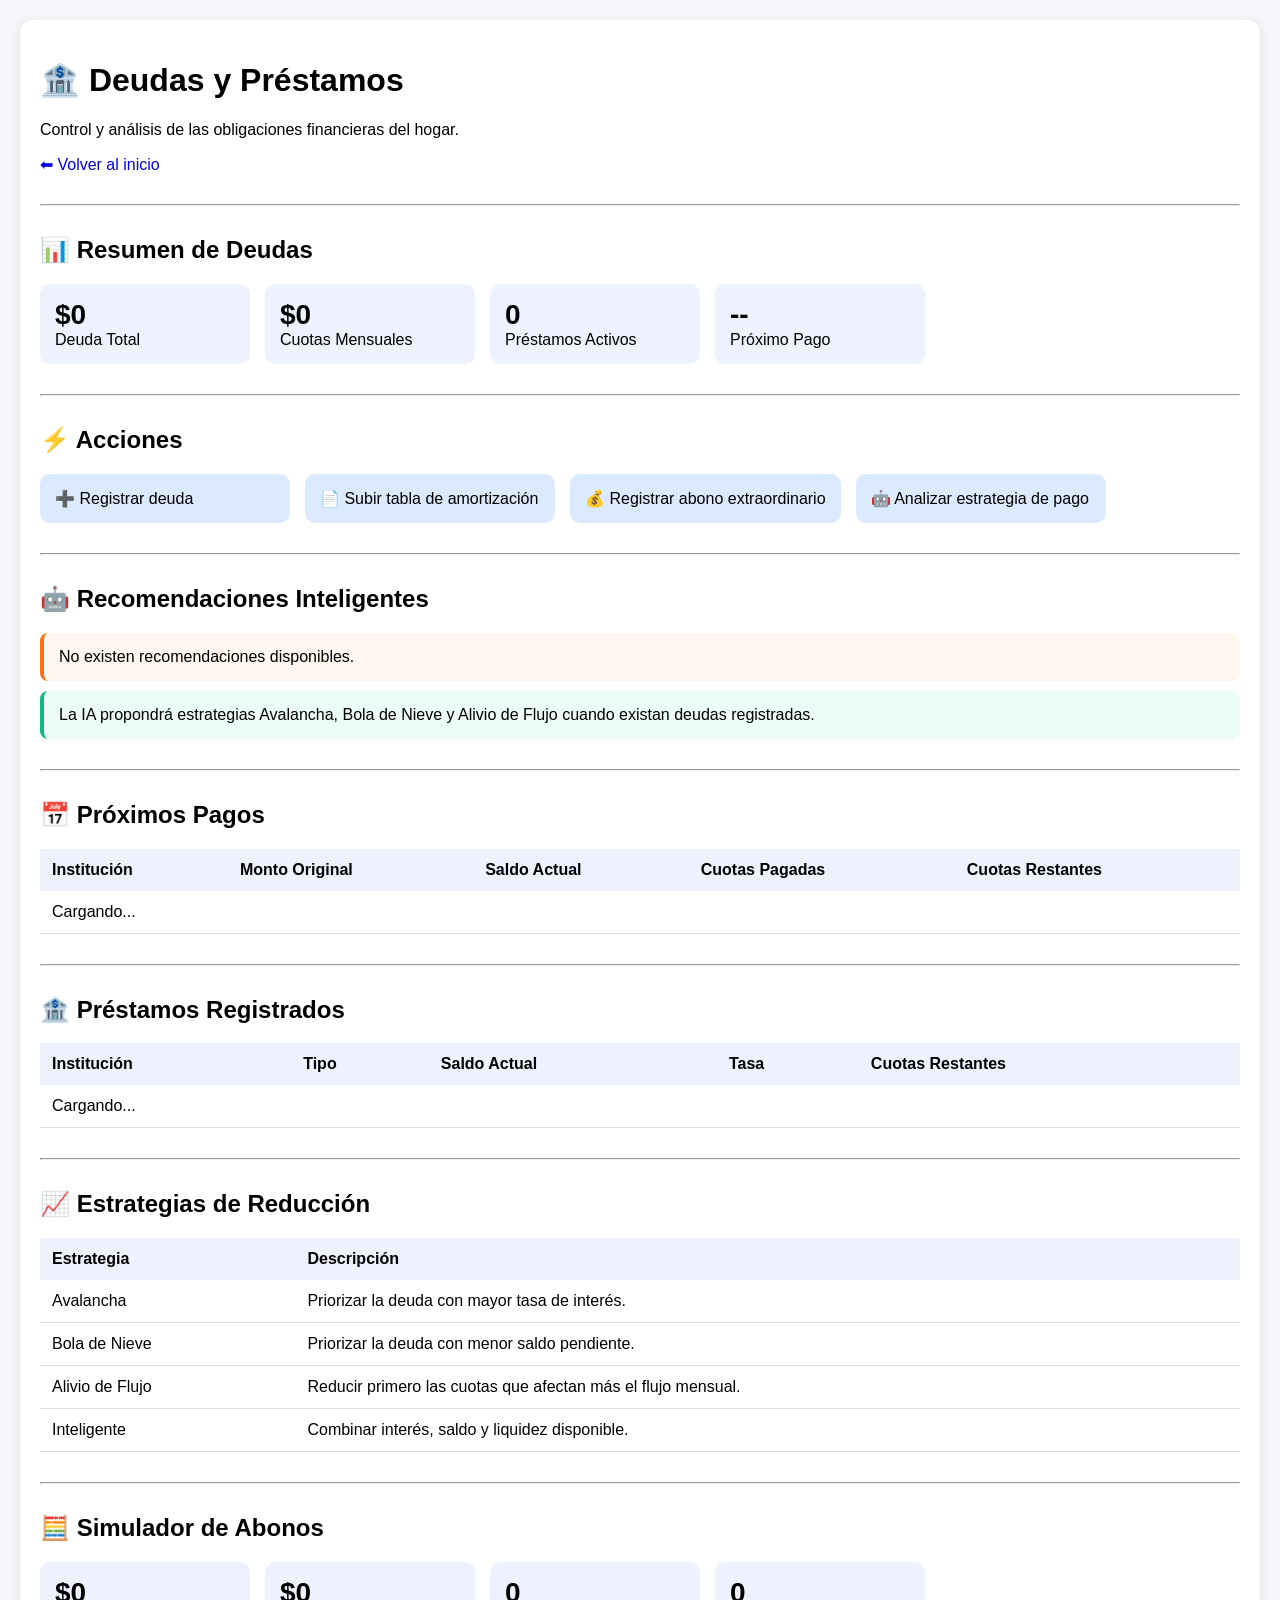
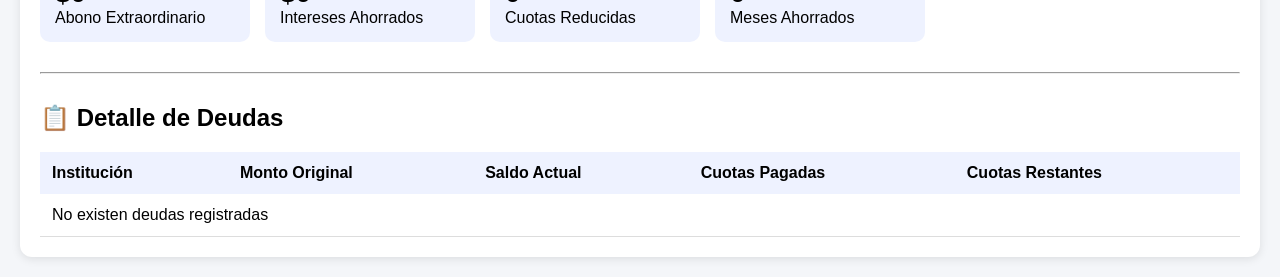
==== deudasypréstamos.html @ 20c6f21f "Update deudasypréstamos.html" ====
<!DOCTYPE html>
<html lang="es">

<head>
<meta charset="UTF-8">
<meta name="viewport" content="width=device-width, initial-scale=1.0">

<title>FINANZA AI - Deudas y Préstamos</title>

<style>

body{
  font-family: Arial, sans-serif;
  background:#f4f6f9;
  margin:0;
  padding:20px;
}

.card{
  background:white;
  border-radius:12px;
  padding:20px;
  max-width:1200px;
  margin:auto;
  box-shadow:0 2px 10px rgba(0,0,0,.1);
}

.stats{
  display:flex;
  gap:15px;
  flex-wrap:wrap;
}

.stat{
  background:#eef2ff;
  padding:15px;
  border-radius:10px;
  min-width:180px;
}

.value{
  font-size:28px;
  font-weight:bold;
}

.action{
  background:#dbeafe;
  padding:15px;
  border-radius:10px;
  min-width:220px;
}

.table{
  width:100%;
  border-collapse:collapse;
  margin-top:15px;
}

.table th{
  background:#eef2ff;
  padding:12px;
  text-align:left;
}

.table td{
  padding:12px;
  border-bottom:1px solid #ddd;
}

.alert{
  background:#fff7ed;
  border-left:4px solid #f97316;
  padding:15px;
  border-radius:8px;
  margin-bottom:10px;
}

.success{
  background:#ecfdf5;
  border-left:4px solid #10b981;
  padding:15px;
  border-radius:8px;
  margin-bottom:10px;
}

a{
  text-decoration:none;
}

hr{
  margin-top:30px;
  margin-bottom:30px;
}

</style>

</head>

<body>

<div class="card">

<h1>🏦 Deudas y Préstamos</h1>

<p>
Control y análisis de las obligaciones financieras del hogar.
</p>

<a href="index.html">
⬅ Volver al inicio
</a>

<hr>

<h2>📊 Resumen de Deudas</h2>

<div class="stats">

<div class="stat">
<div class="value" id="deudaTotal">$0</div>
<div>Deuda Total</div>
</div>

<div class="stat">
<div class="value" id="cuotasMensuales">$0</div>
<div>Cuotas Mensuales</div>
</div>

<div class="stat">
<div class="value" id="prestamosActivos">0</div>
<div>Préstamos Activos</div>
</div>

<div class="stat">
<div class="value" id="proximoPago">--</div>
<div>Próximo Pago</div>
</div>

</div>

<hr>

<h2>⚡ Acciones</h2>

<div class="stats">

<div class="action">
➕ Registrar deuda
</div>

<div class="action">
📄 Subir tabla de amortización
</div>

<div class="action">
💰 Registrar abono extraordinario
</div>

<div class="action">
🤖 Analizar estrategia de pago
</div>

</div>

<hr>

<h2>🤖 Recomendaciones Inteligentes</h2>

<div class="alert">
No existen recomendaciones disponibles.
</div>

<div class="success">
La IA propondrá estrategias Avalancha, Bola de Nieve y Alivio de Flujo cuando existan deudas registradas.
</div>

<hr>

<h2>📅 Próximos Pagos</h2>

<table class="table">

<thead>
<tr>
<th>Institución</th>
<th>Monto Original</th>
<th>Saldo Actual</th>
<th>Cuotas Pagadas</th>
<th>Cuotas Restantes</th>
</tr>
</thead>

<tbody id="tablaDetalle">

<tr>
<td colspan="5">
Cargando...
</td>
</tr>

</tbody>

</table>

<hr>

<h2>🏦 Préstamos Registrados</h2>

<table class="table">

<thead>
<tr>
<th>Institución</th>
<th>Tipo</th>
<th>Saldo Actual</th>
<th>Tasa</th>
<th>Cuotas Restantes</th>
</tr>
</thead>

<tbody id="tablaPrestamos">

<tr>
<td colspan="5">
Cargando...
</td>
</tr>

</tbody>

</table>

<hr>

<h2>📈 Estrategias de Reducción</h2>

<table class="table">

<tr>
<th>Estrategia</th>
<th>Descripción</th>
</tr>

<tr>
<td>Avalancha</td>
<td>Priorizar la deuda con mayor tasa de interés.</td>
</tr>

<tr>
<td>Bola de Nieve</td>
<td>Priorizar la deuda con menor saldo pendiente.</td>
</tr>

<tr>
<td>Alivio de Flujo</td>
<td>Reducir primero las cuotas que afectan más el flujo mensual.</td>
</tr>

<tr>
<td>Inteligente</td>
<td>Combinar interés, saldo y liquidez disponible.</td>
</tr>

</table>

<hr>

<h2>🧮 Simulador de Abonos</h2>

<div class="stats">

<div class="stat">
<div class="value">$0</div>
<div>Abono Extraordinario</div>
</div>

<div class="stat">
<div class="value">$0</div>
<div>Intereses Ahorrados</div>
</div>

<div class="stat">
<div class="value">0</div>
<div>Cuotas Reducidas</div>
</div>

<div class="stat">
<div class="value">0</div>
<div>Meses Ahorrados</div>
</div>

</div>

<hr>

<h2>📋 Detalle de Deudas</h2>

<table class="table">

<tr>
<th>Institución</th>
<th>Monto Original</th>
<th>Saldo Actual</th>
<th>Cuotas Pagadas</th>
<th>Cuotas Restantes</th>
</tr>

<tr>
<td colspan="5">
No existen deudas registradas
</td>
</tr>

</table>

</div>
<script>

async function cargarDeudas() {

  const response =
    await fetch('/api/deudas');

  const deudas =
    await response.json();

  let deudaTotal = 0;
  let cuotasMensuales = 0;

  deudas.forEach(item => {

    deudaTotal +=
      Number(item.saldo_actual || 0);

    cuotasMensuales +=
      Number(item.valor_cuota || 0);

  });

  document.getElementById('deudaTotal').textContent =
    '$' + deudaTotal.toFixed(2);

  document.getElementById('cuotasMensuales').textContent =
    '$' + cuotasMensuales.toFixed(2);

  document.getElementById('prestamosActivos').textContent =
    deudas.length;

  document.getElementById('proximoPago').textContent =
    deudas.length > 0
      ? deudas[0].fecha_proximo_pago
      : '--';

  const tablaPagos =
    document.getElementById('tablaPagos');

  const tablaPrestamos =
    document.getElementById('tablaPrestamos');

  const tablaDetalle =
    document.getElementById('tablaDetalle');

  tablaPagos.innerHTML = '';
  tablaPrestamos.innerHTML = '';
  tablaDetalle.innerHTML = '';

  deudas.forEach(item => {

    tablaPagos.innerHTML += `
      <tr>
        <td>${item.institucion}</td>
        <td>${item.tipo_deuda}</td>
        <td>$${item.valor_cuota}</td>
        <td>${item.fecha_proximo_pago}</td>
      </tr>
    `;

    tablaPrestamos.innerHTML += `
      <tr>
        <td>${item.institucion}</td>
        <td>${item.tipo_deuda}</td>
        <td>$${item.saldo_actual}</td>
        <td>${item.tasa_interes}%</td>
        <td>${item.cuotas_restantes}</td>
      </tr>
    `;

    tablaDetalle.innerHTML += `
      <tr>
        <td>${item.institucion}</td>
        <td>$${item.monto_original}</td>
        <td>$${item.saldo_actual}</td>
        <td>${item.cuotas_pagadas}</td>
        <td>${item.cuotas_restantes}</td>
      </tr>
    `;

  });

}

cargarDeudas();

</script>
</body>
</html>
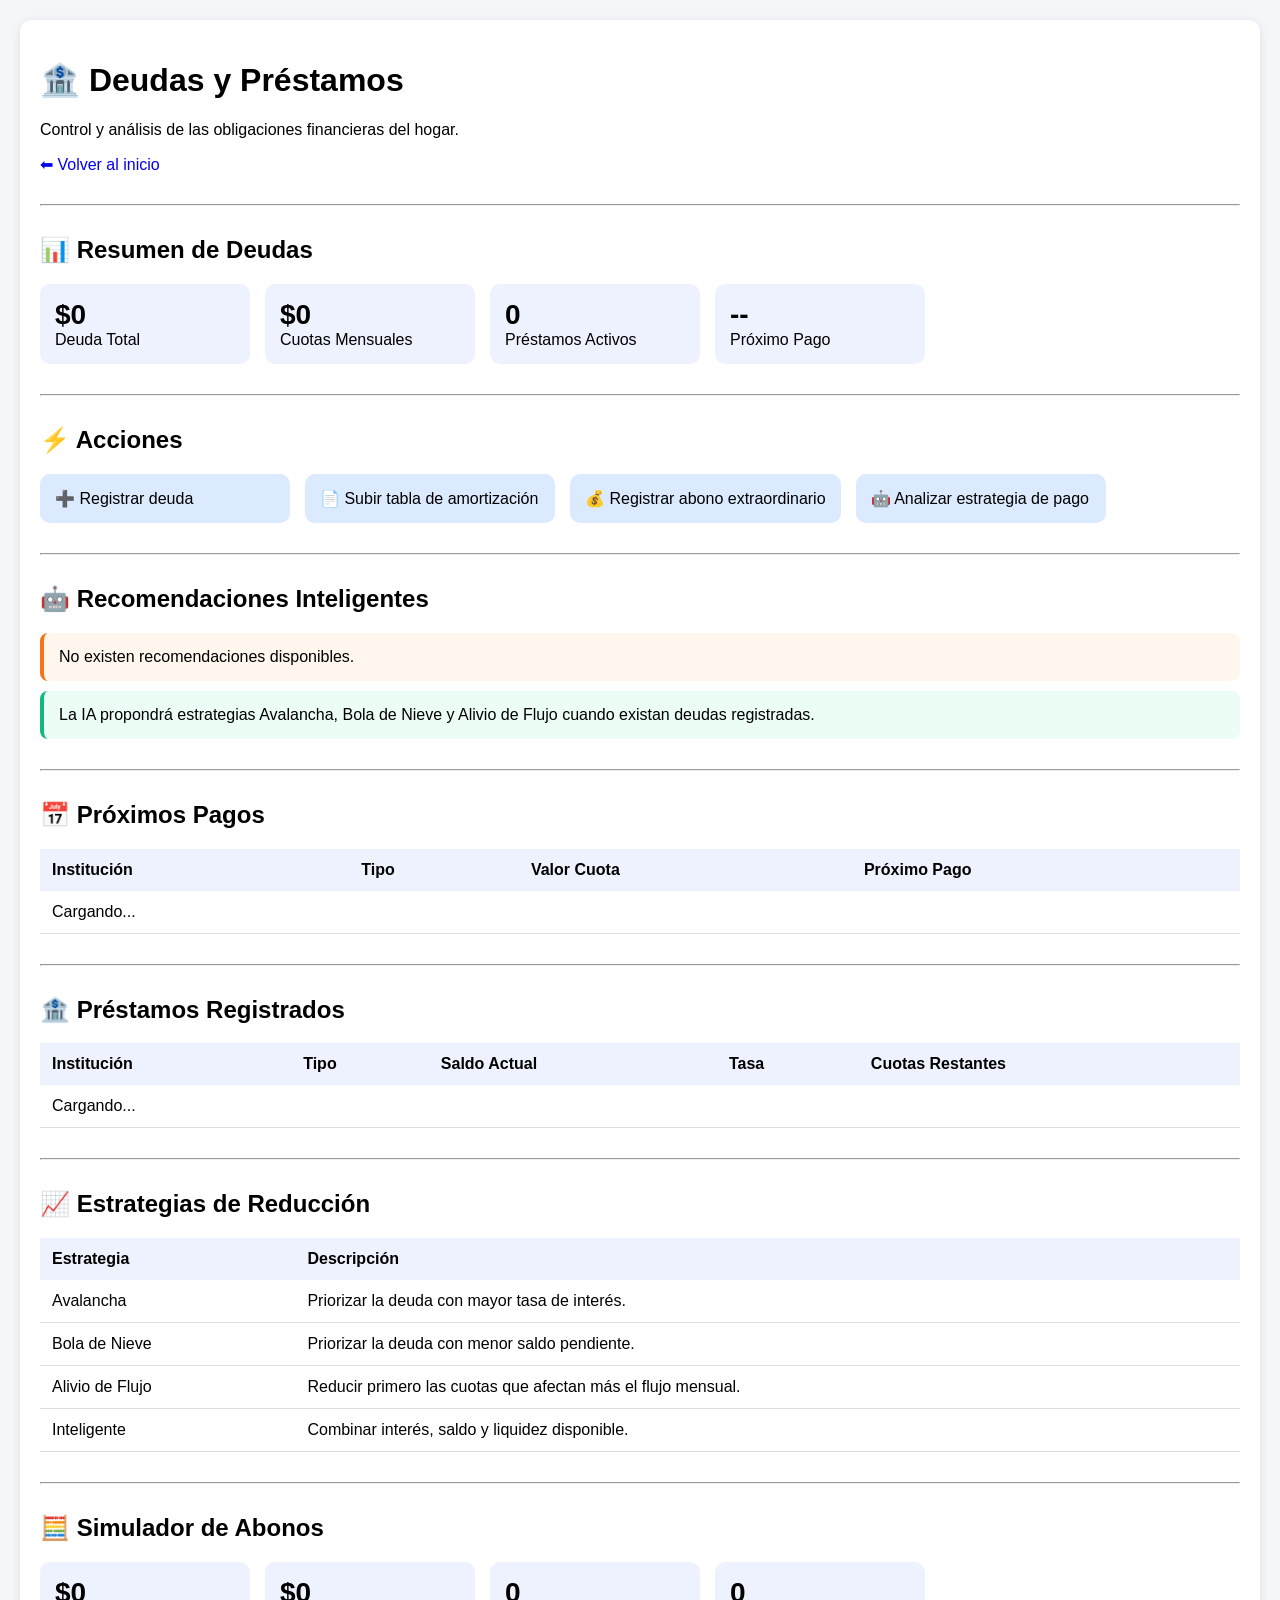
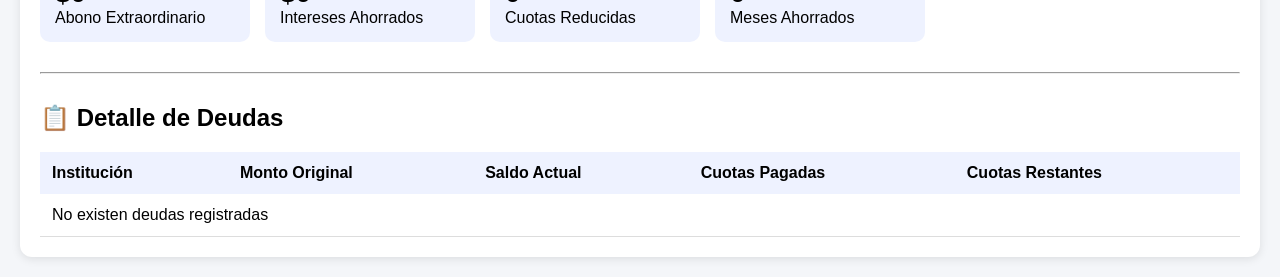
==== commit 9597d445: "Update deudasypréstamos.html" ====
--- a/deudasypréstamos.html
+++ b/deudasypréstamos.html
@@ -183,17 +183,16 @@
 <thead>
 <tr>
 <th>Institución</th>
-<th>Monto Original</th>
-<th>Saldo Actual</th>
-<th>Cuotas Pagadas</th>
-<th>Cuotas Restantes</th>
+<th>Tipo</th>
+<th>Valor Cuota</th>
+<th>Próximo Pago</th>
 </tr>
 </thead>
 
-<tbody id="tablaDetalle">
-
-<tr>
-<td colspan="5">
+<tbody id="tablaPagos">
+
+<tr>
+<td colspan="4">
 Cargando...
 </td>
 </tr>
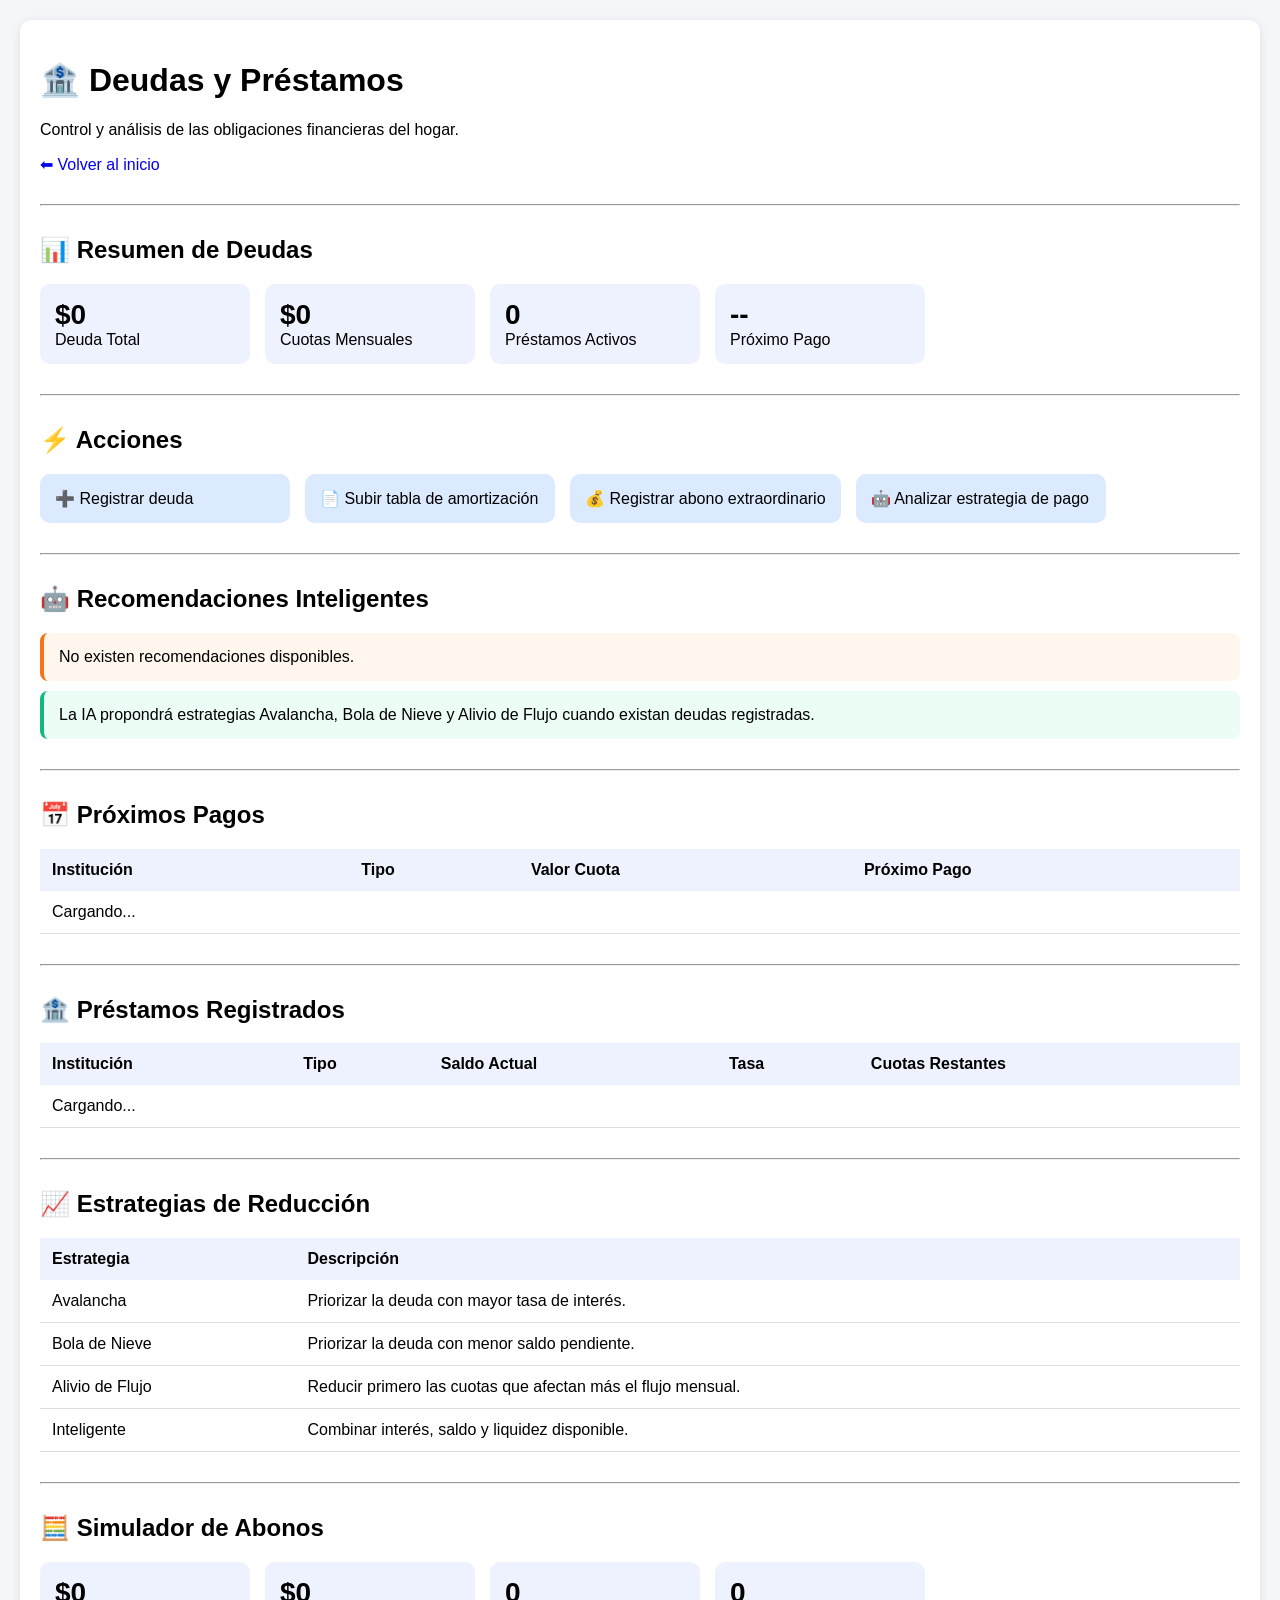
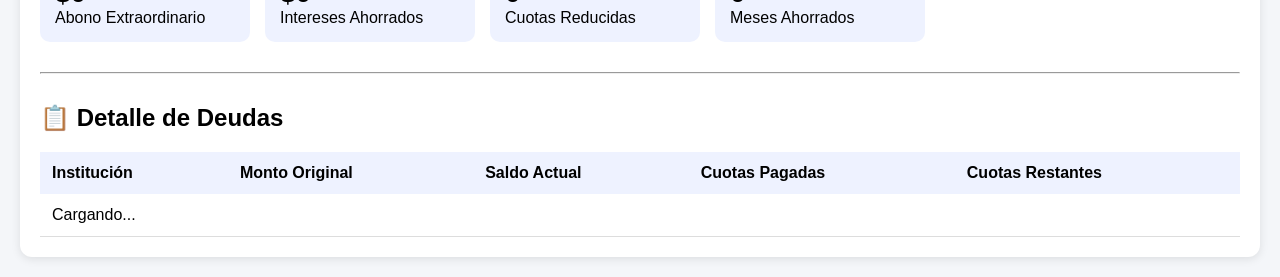
==== commit c28194ca: "Update deudasypréstamos.html" ====
--- a/deudasypréstamos.html
+++ b/deudasypréstamos.html
@@ -229,6 +229,7 @@
 
 </table>
 
+
 <hr>
 
 <h2>📈 Estrategias de Reducción</h2>
@@ -296,6 +297,7 @@
 
 <table class="table">
 
+<thead>
 <tr>
 <th>Institución</th>
 <th>Monto Original</th>
@@ -303,12 +305,17 @@
 <th>Cuotas Pagadas</th>
 <th>Cuotas Restantes</th>
 </tr>
+</thead>
+
+<tbody id="tablaDetalle">
 
 <tr>
 <td colspan="5">
-No existen deudas registradas
+Cargando...
 </td>
 </tr>
+
+</tbody>
 
 </table>
 
@@ -326,6 +333,10 @@
   let deudaTotal = 0;
   let cuotasMensuales = 0;
 
+console.log(deudas);
+console.log(deudas.length);
+console.log(deudas[0]);
+  
   deudas.forEach(item => {
 
     deudaTotal +=
@@ -355,7 +366,7 @@
 
   const tablaPrestamos =
     document.getElementById('tablaPrestamos');
-
+  
   const tablaDetalle =
     document.getElementById('tablaDetalle');
 
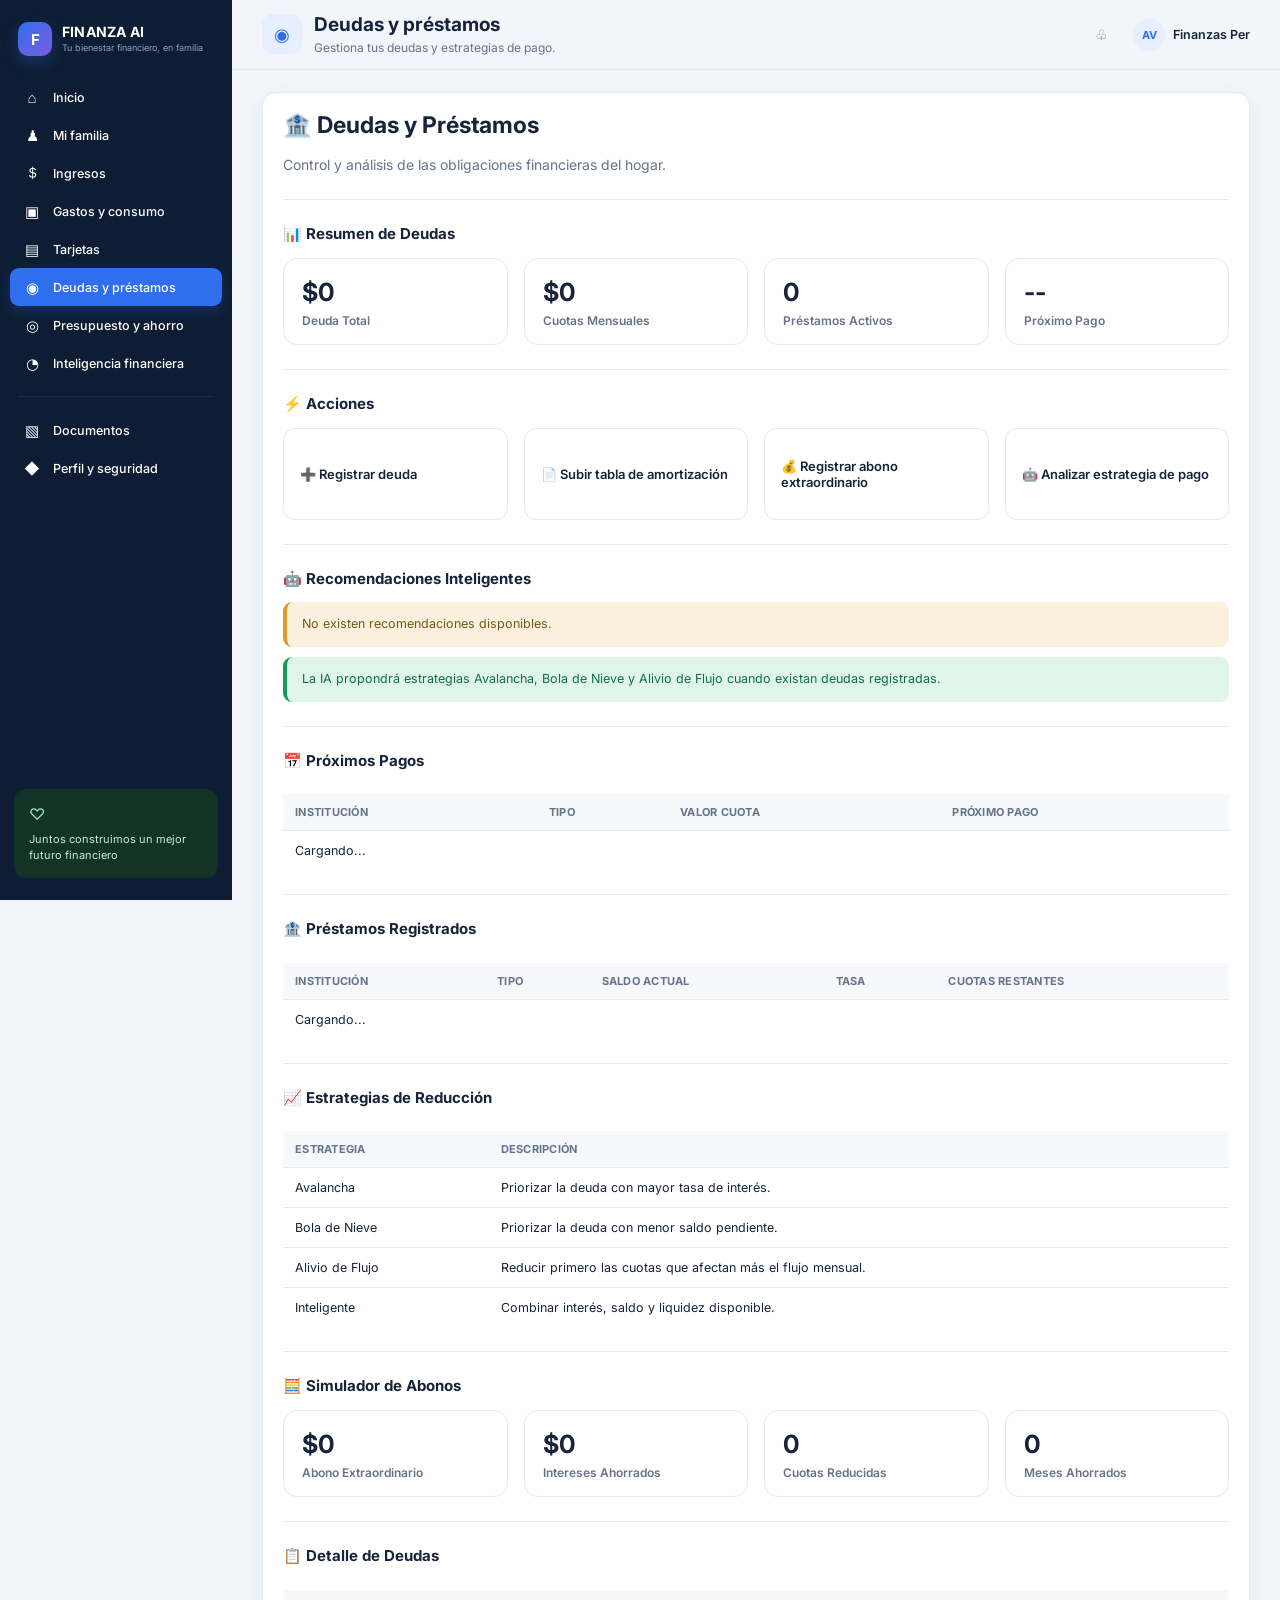
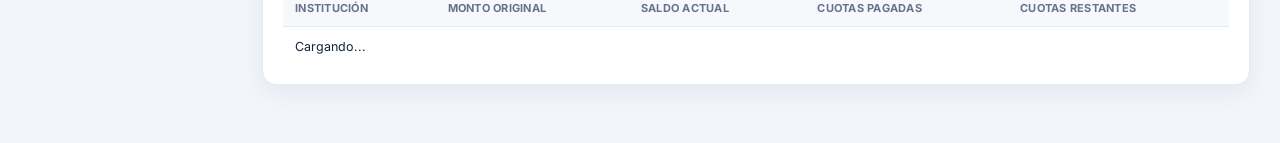
==== commit 2cf1590a: "Update deudasypréstamos.html" ====
--- a/deudasypréstamos.html
+++ b/deudasypréstamos.html
@@ -96,6 +96,8 @@
 
 </head>
 
+<link rel="stylesheet" href="./assets/styles.css">
+
 <body>
 
 <div class="card">
@@ -332,11 +334,7 @@
 
   let deudaTotal = 0;
   let cuotasMensuales = 0;
-
-console.log(deudas);
-console.log(deudas.length);
-console.log(deudas[0]);
-  
+ 
   deudas.forEach(item => {
 
     deudaTotal +=
@@ -412,5 +410,8 @@
 cargarDeudas();
 
 </script>
+
+<script src="./assets/layout.js"></script> 
+  
 </body>
 </html>
--- a/assets/styles.css
+++ b/assets/styles.css
@@ -0,0 +1,846 @@
+@import url("https://fonts.googleapis.com/css2?family=Inter:wght@400;500;600;700&display=swap");
+
+:root{
+  --sidebar-bg:#0e1d33;
+  --sidebar-border:#1e2e47;
+  --sidebar-text:#93a4be;
+  --sidebar-active:#2f6fed;
+
+  --bg:#f2f5fa;
+  --card:#ffffff;
+  --border:#e4eaf2;
+
+  --ink:#17233a;
+  --ink-soft:#66738a;
+
+  --blue:#2f6fed;
+  --blue-soft:#e7effe;
+
+  --green:#149a5b;
+  --green-soft:#dff5e9;
+
+  --red:#e24b5b;
+  --red-soft:#fce7e9;
+
+  --purple:#7c5ce0;
+  --purple-soft:#eee9fc;
+
+  --amber:#db9a2c;
+  --amber-soft:#fbf0dd;
+
+  --shadow:0 8px 24px rgba(23,35,58,.06);
+
+  --sidebar-width:232px;
+  --topbar-height:70px;
+}
+
+*{
+  box-sizing:border-box;
+}
+
+html{
+  scroll-behavior:smooth;
+}
+
+body.finanza-layout{
+  margin:0;
+  padding:0;
+  min-height:100vh;
+  background:var(--bg);
+  color:var(--ink);
+  font-family:"Inter",Arial,sans-serif;
+  font-size:14px;
+}
+
+body.finanza-layout a{
+  color:inherit;
+}
+
+body.finanza-layout button,
+body.finanza-layout input,
+body.finanza-layout select,
+body.finanza-layout textarea{
+  font:inherit;
+}
+
+/* ESTRUCTURA PRINCIPAL */
+
+.app-shell{
+  display:flex;
+  min-height:100vh;
+  background:var(--bg);
+}
+
+.app-sidebar{
+  width:var(--sidebar-width);
+  min-height:100vh;
+  background:var(--sidebar-bg);
+  color:#fff;
+  padding:22px 0;
+  display:flex;
+  flex-direction:column;
+  position:fixed;
+  top:0;
+  left:0;
+  bottom:0;
+  z-index:1000;
+  overflow-y:auto;
+}
+
+.app-main{
+  min-width:0;
+  width:calc(100% - var(--sidebar-width));
+  margin-left:var(--sidebar-width);
+}
+
+.app-topbar{
+  min-height:var(--topbar-height);
+  padding:14px 30px;
+  background:rgba(242,245,250,.94);
+  border-bottom:1px solid var(--border);
+  display:flex;
+  justify-content:space-between;
+  align-items:center;
+  gap:20px;
+  position:sticky;
+  top:0;
+  z-index:900;
+  backdrop-filter:blur(12px);
+}
+
+.app-content{
+  width:100%;
+  max-width:1440px;
+  margin:0 auto;
+  padding:22px 30px 40px;
+}
+
+/* MARCA */
+
+.brand-row{
+  display:flex;
+  align-items:center;
+  gap:10px;
+  padding:0 18px;
+  margin-bottom:22px;
+}
+
+.brand-mark{
+  width:34px;
+  height:34px;
+  flex:0 0 34px;
+  border-radius:10px;
+  display:flex;
+  align-items:center;
+  justify-content:center;
+  background:linear-gradient(135deg,#2f6fed,#7c5ce0);
+  color:#fff;
+  font-size:15px;
+  font-weight:700;
+  box-shadow:0 6px 15px rgba(47,111,237,.28);
+}
+
+.brand-name{
+  color:#fff;
+  font-weight:700;
+  font-size:14px;
+  letter-spacing:.2px;
+}
+
+.brand-tag{
+  margin-top:2px;
+  color:var(--sidebar-text);
+  font-size:9px;
+  line-height:1.35;
+}
+
+/* NAVEGACIÓN */
+
+.sidebar-nav{
+  padding:0 10px;
+}
+
+.nav-section{
+  display:flex;
+  flex-direction:column;
+  gap:2px;
+}
+
+.nav-divider{
+  height:1px;
+  margin:14px 8px;
+  background:var(--sidebar-border);
+}
+
+.nav-item{
+  min-height:38px;
+  display:flex;
+  align-items:center;
+  gap:11px;
+  padding:9px 12px;
+  border-radius:9px;
+  color:var(--sidebar-text);
+  text-decoration:none;
+  font-size:12.5px;
+  font-weight:500;
+  transition:background .2s ease,color .2s ease,transform .2s ease;
+}
+
+.nav-item:hover{
+  background:rgba(255,255,255,.07);
+  color:#fff;
+  transform:translateX(2px);
+}
+
+.nav-item.active{
+  background:var(--sidebar-active);
+  color:#fff;
+  box-shadow:0 5px 14px rgba(47,111,237,.24);
+}
+
+.nav-icon{
+  width:20px;
+  flex:0 0 20px;
+  text-align:center;
+  font-size:15px;
+}
+
+.sidebar-footer{
+  margin:auto 14px 0;
+  padding:14px 15px;
+  border-radius:12px;
+  background:#123326;
+  color:#cfe9de;
+  font-size:11px;
+  line-height:1.45;
+}
+
+.sidebar-footer-icon{
+  display:block;
+  margin-bottom:6px;
+  color:#9fe3c7;
+  font-size:16px;
+}
+
+/* TOPBAR */
+
+.topbar-left{
+  min-width:0;
+  display:flex;
+  align-items:center;
+  gap:12px;
+}
+
+.topbar-icon{
+  width:40px;
+  height:40px;
+  flex:0 0 40px;
+  border-radius:11px;
+  display:flex;
+  align-items:center;
+  justify-content:center;
+  background:var(--blue-soft);
+  color:var(--blue);
+  font-size:18px;
+}
+
+.topbar-copy{
+  min-width:0;
+}
+
+.topbar-title{
+  margin:0;
+  color:var(--ink);
+  font-size:19px;
+  font-weight:700;
+  line-height:1.2;
+}
+
+.topbar-status{
+  margin-top:3px;
+  color:var(--ink-soft);
+  font-size:12px;
+}
+
+.topbar-right{
+  display:flex;
+  align-items:center;
+  gap:14px;
+}
+
+.notification-button{
+  width:36px;
+  height:36px;
+  border:0;
+  border-radius:10px;
+  background:transparent;
+  color:var(--ink-soft);
+  cursor:pointer;
+}
+
+.notification-button:hover{
+  background:var(--blue-soft);
+  color:var(--blue);
+}
+
+.profile-chip{
+  display:flex;
+  align-items:center;
+  gap:8px;
+  color:var(--ink);
+  font-size:12.5px;
+  font-weight:600;
+}
+
+.profile-avatar{
+  width:32px;
+  height:32px;
+  border-radius:50%;
+  background:var(--blue-soft);
+  color:var(--blue);
+  display:flex;
+  align-items:center;
+  justify-content:center;
+  font-size:11px;
+  font-weight:700;
+}
+
+.mobile-menu-button{
+  display:none;
+  width:40px;
+  height:40px;
+  border:1px solid var(--border);
+  border-radius:10px;
+  background:#fff;
+  color:var(--ink);
+  cursor:pointer;
+}
+
+/* CONTENIDO EXISTENTE */
+
+.app-content > .container,
+.app-content > .card{
+  width:100%;
+  max-width:none;
+  margin-left:0;
+  margin-right:0;
+}
+
+.app-content .container{
+  max-width:none;
+  margin:0;
+}
+
+.app-content .card{
+  margin:0 0 18px;
+  padding:18px 20px;
+  border:1px solid var(--border);
+  border-radius:14px;
+  background:var(--card);
+  box-shadow:var(--shadow);
+}
+
+.app-content .card > h1:first-child{
+  margin-top:0;
+}
+
+.app-content h1,
+.app-content h2,
+.app-content h3{
+  color:var(--ink);
+}
+
+.app-content h1{
+  margin:0 0 8px;
+  font-size:23px;
+  line-height:1.25;
+}
+
+.app-content h2{
+  margin:0 0 14px;
+  font-size:15px;
+  line-height:1.3;
+  font-weight:700;
+}
+
+.app-content h3{
+  font-size:14px;
+}
+
+.app-content p{
+  color:var(--ink-soft);
+  line-height:1.55;
+}
+
+.app-content hr{
+  height:1px;
+  margin:24px 0;
+  border:0;
+  background:var(--border);
+}
+
+/* HERO */
+
+.finanza-hero{
+  min-height:138px;
+  margin-bottom:20px;
+  padding:25px 28px;
+  border-radius:16px;
+  background:linear-gradient(120deg,#132a4a,#2a3d63 55%,#715542);
+  color:#fff;
+  display:flex;
+  justify-content:space-between;
+  align-items:center;
+  gap:18px;
+}
+
+.finanza-hero h1,
+.finanza-hero h2,
+.finanza-hero p{
+  color:#fff;
+}
+
+.finanza-hero h1{
+  max-width:460px;
+  font-size:23px;
+}
+
+.finanza-hero p{
+  max-width:520px;
+  margin:8px 0 0;
+  color:#c7d3ea;
+  font-size:13px;
+}
+
+/* INDICADORES */
+
+.stats,
+.stat-row{
+  display:grid;
+  grid-template-columns:repeat(4,minmax(0,1fr));
+  gap:16px;
+}
+
+.stat{
+  min-width:0;
+  padding:16px 18px;
+  border:1px solid var(--border);
+  border-radius:14px;
+  background:var(--card);
+  box-shadow:none;
+}
+
+.stat .value,
+.value{
+  margin-top:3px;
+  color:var(--ink);
+  font-size:25px;
+  font-weight:700;
+  line-height:1.18;
+}
+
+.stat > div:last-child{
+  margin-top:6px;
+  color:var(--ink-soft);
+  font-size:12px;
+  font-weight:600;
+}
+
+.stat.stat-income{
+  border-top:3px solid var(--green);
+}
+
+.stat.stat-income .value{
+  color:var(--green);
+}
+
+.stat.stat-expense{
+  border-top:3px solid var(--red);
+}
+
+.stat.stat-expense .value{
+  color:var(--red);
+}
+
+.stat.stat-debt{
+  border-top:3px solid var(--purple);
+}
+
+.stat.stat-debt .value{
+  color:var(--purple);
+}
+
+.stat.stat-balance{
+  border-top:3px solid var(--blue);
+}
+
+.stat.stat-balance .value{
+  color:var(--blue);
+}
+
+/* PANELES */
+
+.panel{
+  margin-bottom:18px;
+  padding:18px 20px;
+  border:1px solid var(--border);
+  border-radius:14px;
+  background:var(--card);
+}
+
+.panel-title{
+  color:var(--ink);
+  font-size:14.5px;
+  font-weight:700;
+}
+
+.content-grid{
+  display:grid;
+  grid-template-columns:minmax(0,2fr) minmax(280px,1fr);
+  gap:18px;
+}
+
+.content-grid-equal{
+  display:grid;
+  grid-template-columns:repeat(2,minmax(0,1fr));
+  gap:18px;
+}
+
+/* ACCIONES */
+
+.actions-grid,
+.menu{
+  display:grid;
+  grid-template-columns:repeat(4,minmax(0,1fr));
+  gap:12px;
+}
+
+.action,
+.module{
+  min-width:0;
+  min-height:92px;
+  padding:14px 16px;
+  border:1px solid var(--border);
+  border-radius:12px;
+  background:#fff;
+  color:var(--ink);
+  display:flex;
+  flex-direction:column;
+  justify-content:center;
+  gap:7px;
+  font-size:13px;
+  font-weight:600;
+  cursor:pointer;
+  transition:transform .2s ease,border-color .2s ease,box-shadow .2s ease;
+}
+
+.action:hover,
+.module:hover{
+  border-color:#b9cef8;
+  box-shadow:0 8px 18px rgba(47,111,237,.10);
+  transform:translateY(-2px);
+}
+
+.menu a{
+  display:block;
+  color:inherit;
+  text-decoration:none;
+}
+
+/* TABLAS */
+
+.table-wrapper{
+  width:100%;
+  overflow-x:auto;
+}
+
+.table{
+  width:100%;
+  margin-top:10px;
+  border-collapse:collapse;
+  border-spacing:0;
+  background:#fff;
+}
+
+.table th{
+  padding:11px 12px;
+  border-bottom:1px solid var(--border);
+  background:#f6f8fc;
+  color:var(--ink-soft);
+  text-align:left;
+  font-size:11px;
+  font-weight:700;
+  text-transform:uppercase;
+  letter-spacing:.25px;
+  white-space:nowrap;
+}
+
+.table td{
+  padding:12px;
+  border-bottom:1px solid var(--border);
+  color:var(--ink);
+  font-size:12.5px;
+  vertical-align:middle;
+}
+
+.table tbody tr:hover{
+  background:#fafbfe;
+}
+
+.table tbody tr:last-child td{
+  border-bottom:0;
+}
+
+/* FORMULARIOS */
+
+form{
+  width:100%;
+}
+
+form p{
+  margin:0 0 14px;
+}
+
+label{
+  display:block;
+  margin-bottom:6px;
+  color:var(--ink-soft);
+  font-size:12px;
+  font-weight:600;
+}
+
+input,
+select,
+textarea{
+  width:100%;
+  min-height:42px;
+  padding:9px 11px;
+  border:1px solid var(--border);
+  border-radius:9px;
+  outline:none;
+  background:#fff;
+  color:var(--ink);
+  transition:border-color .2s ease,box-shadow .2s ease;
+}
+
+input:focus,
+select:focus,
+textarea:focus{
+  border-color:var(--blue);
+  box-shadow:0 0 0 3px rgba(47,111,237,.12);
+}
+
+button[type="submit"],
+.primary-button{
+  min-height:42px;
+  padding:9px 20px;
+  border:0;
+  border-radius:9px;
+  background:var(--blue);
+  color:#fff;
+  font-weight:600;
+  cursor:pointer;
+}
+
+button[type="submit"]:hover,
+.primary-button:hover{
+  background:#265fd0;
+}
+
+.secondary-button{
+  min-height:40px;
+  padding:8px 14px;
+  border:1px solid var(--border);
+  border-radius:9px;
+  background:#fff;
+  color:var(--ink);
+  cursor:pointer;
+}
+
+/* ALERTAS */
+
+.alert,
+.success,
+.warning{
+  padding:13px 15px;
+  border-radius:9px;
+  margin-bottom:10px;
+  font-size:12.5px;
+  line-height:1.5;
+}
+
+.alert,
+.warning{
+  border-left:4px solid var(--amber);
+  background:var(--amber-soft);
+  color:#72581d;
+}
+
+.success{
+  border-left:4px solid var(--green);
+  background:var(--green-soft);
+  color:#116f43;
+}
+
+.error{
+  padding:13px 15px;
+  border-left:4px solid var(--red);
+  border-radius:9px;
+  background:var(--red-soft);
+  color:#a42f3c;
+}
+
+/* MENSAJES */
+
+#mensaje{
+  margin-top:15px;
+  padding:0;
+  color:var(--green);
+  font-size:13px;
+  font-weight:600;
+}
+
+/* UTILIDADES */
+
+.text-green{
+  color:var(--green);
+}
+
+.text-red{
+  color:var(--red);
+}
+
+.text-blue{
+  color:var(--blue);
+}
+
+.text-purple{
+  color:var(--purple);
+}
+
+.muted{
+  color:var(--ink-soft);
+}
+
+.hidden{
+  display:none !important;
+}
+
+.mobile-overlay{
+  display:none;
+}
+
+/* RESPONSIVE */
+
+@media (max-width:1100px){
+  .stats,
+  .stat-row{
+    grid-template-columns:repeat(2,minmax(0,1fr));
+  }
+
+  .actions-grid,
+  .menu{
+    grid-template-columns:repeat(2,minmax(0,1fr));
+  }
+
+  .content-grid{
+    grid-template-columns:1fr;
+  }
+}
+
+@media (max-width:820px){
+  :root{
+    --topbar-height:64px;
+  }
+
+  .app-sidebar{
+    transform:translateX(-100%);
+    transition:transform .25s ease;
+    box-shadow:12px 0 30px rgba(0,0,0,.2);
+  }
+
+  body.sidebar-open .app-sidebar{
+    transform:translateX(0);
+  }
+
+  .app-main{
+    width:100%;
+    margin-left:0;
+  }
+
+  .app-topbar{
+    padding:12px 16px;
+  }
+
+  .app-content{
+    padding:18px 16px 30px;
+  }
+
+  .mobile-menu-button{
+    display:flex;
+    align-items:center;
+    justify-content:center;
+  }
+
+  .mobile-overlay{
+    position:fixed;
+    inset:0;
+    z-index:950;
+    background:rgba(14,29,51,.48);
+  }
+
+  body.sidebar-open .mobile-overlay{
+    display:block;
+  }
+
+  .topbar-status{
+    display:none;
+  }
+
+  .profile-chip span{
+    display:none;
+  }
+
+  .finanza-hero{
+    padding:22px 20px;
+  }
+}
+
+@media (max-width:580px){
+  .stats,
+  .stat-row,
+  .actions-grid,
+  .menu,
+  .content-grid-equal{
+    grid-template-columns:1fr;
+  }
+
+  .stat,
+  .action,
+  .module{
+    width:100%;
+  }
+
+  .app-content .card,
+  .panel{
+    padding:16px;
+  }
+
+  .topbar-title{
+    font-size:17px;
+  }
+
+  .finanza-hero h1{
+    font-size:20px;
+  }
+}
+
+@media (prefers-reduced-motion:reduce){
+  *,
+  *::before,
+  *::after{
+    scroll-behavior:auto !important;
+    animation:none !important;
+    transition:none !important;
+  }
+}
